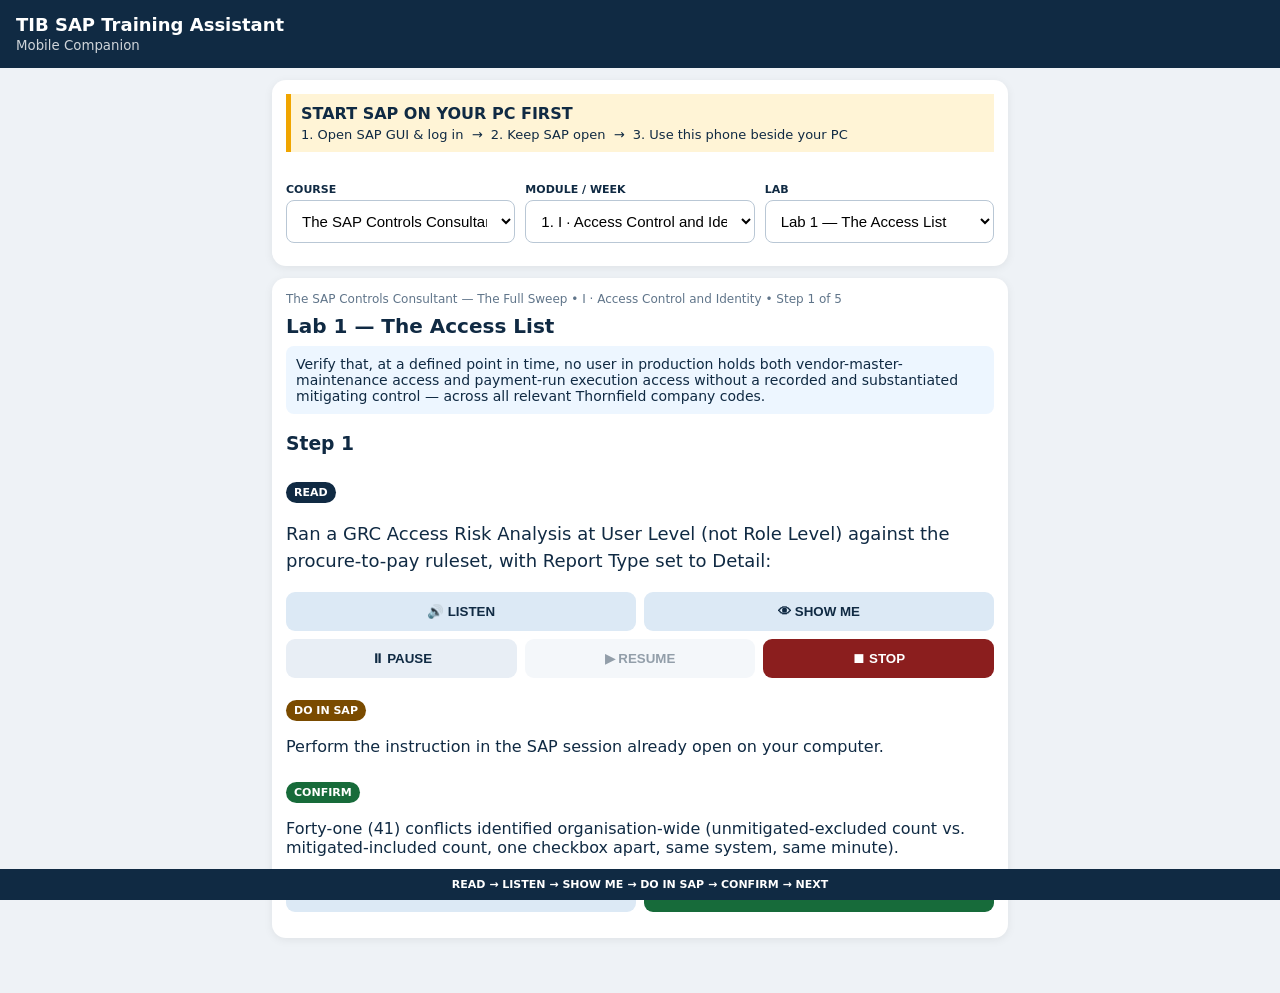
==== index.html @ cad7338d "Add files via upload" ====
<!doctype html><html><head><meta charset="utf-8"><meta name="viewport" content="width=device-width,initial-scale=1,viewport-fit=cover"><meta name="theme-color" content="#102a43"><link rel="manifest" href="manifest.webmanifest"><link rel="stylesheet" href="style.css"><title>TIB SAP Training Assistant</title></head><body>
<header><div><b>TIB SAP Training Assistant</b><small>Mobile Companion</small></div><button id="install" hidden>Install</button></header>
<main><section class="setup"><div class="sap"><b>START SAP ON YOUR PC FIRST</b><span>1. Open SAP GUI & log in &nbsp;→&nbsp; 2. Keep SAP open &nbsp;→&nbsp; 3. Use this phone beside your PC</span></div>
<label>COURSE<select id="course"></select></label><label>MODULE / WEEK<select id="module"></select></label><label>LAB<select id="lab"></select></label></section>
<section id="card" class="card"><div id="progress"></div><h2 id="labtitle"></h2><div id="objective" class="objective"></div><h3 id="steptitle"></h3><div class="tag">READ</div><p id="action" class="action"></p>
<div class="buttons"><button id="listen">🔊 LISTEN</button><button id="show">👁 SHOW ME</button></div><div id="audioControls" class="audio-controls" hidden><button id="pause">⏸ PAUSE</button><button id="resume" disabled>▶ RESUME</button><button id="stop">⏹ STOP</button></div>
<div id="showbox" class="showbox" hidden></div><div class="tag do">DO IN SAP</div><p>Perform the instruction in the SAP session already open on your computer.</p><div class="tag confirm">CONFIRM</div><p id="confirm"></p>
<div class="nav"><button id="prev">← Previous</button><button id="next">Confirm & Next →</button></div></section></main>
<footer>READ → LISTEN → SHOW ME → DO IN SAP → CONFIRM → NEXT</footer><script src="app.js"></script></body></html>
---- style.css ----
*{box-sizing:border-box}body{margin:0;font-family:system-ui,-apple-system,Segoe UI,sans-serif;background:#eef2f6;color:#102a43}header{position:sticky;top:0;z-index:3;background:#102a43;color:white;padding:14px 16px;display:flex;justify-content:space-between;align-items:center}header b{display:block;font-size:18px}header small{opacity:.8}main{max-width:760px;margin:auto;padding:12px}.setup,.card{background:white;border-radius:14px;padding:14px;margin-bottom:12px;box-shadow:0 2px 10px #0001}.sap{background:#fff4d6;border-left:5px solid #f0a500;padding:10px;margin-bottom:12px}.sap span{display:block;font-size:13px;margin-top:4px}label{display:block;font-size:11px;font-weight:800;margin:9px 0}select{display:block;width:100%;padding:11px;margin-top:4px;border:1px solid #b9c7d5;border-radius:8px;background:white;font-size:15px}.card h2{font-size:20px;margin:8px 0}.objective{font-size:14px;background:#edf6ff;padding:10px;border-radius:8px}.tag{display:inline-block;background:#102a43;color:white;font-size:11px;font-weight:800;padding:4px 8px;border-radius:999px;margin-top:10px}.tag.do{background:#7a4b00}.tag.confirm{background:#176b3a}.action{font-size:18px;line-height:1.45}.buttons,.nav{display:flex;gap:8px;margin:12px 0}.buttons button,.nav button,#install{flex:1;padding:12px;border:0;border-radius:9px;font-weight:800;background:#dce9f5;color:#102a43}.nav #next{background:#176b3a;color:white}.showbox{background:#f4f7fa;border:1px solid #ccd8e3;border-radius:10px;padding:12px;white-space:pre-wrap;line-height:1.5}.showbox .crumb{padding:7px;background:white;border-radius:7px;margin:5px 0;border-left:4px solid #3178a8}#progress{font-size:12px;color:#60758a}footer{position:sticky;bottom:0;background:#102a43;color:white;text-align:center;padding:9px;font-size:11px;font-weight:700}@media(min-width:700px){.setup{display:grid;grid-template-columns:1fr 1fr 1fr;gap:10px}.sap{grid-column:1/-1}}
.audio-controls{display:flex;gap:8px;margin:-4px 0 12px}.audio-controls button{flex:1;padding:12px;border:0;border-radius:9px;font-weight:800;background:#e8eef5;color:#102a43}.audio-controls #stop{background:#8b1e1e;color:white}.audio-controls button:disabled{opacity:.45}
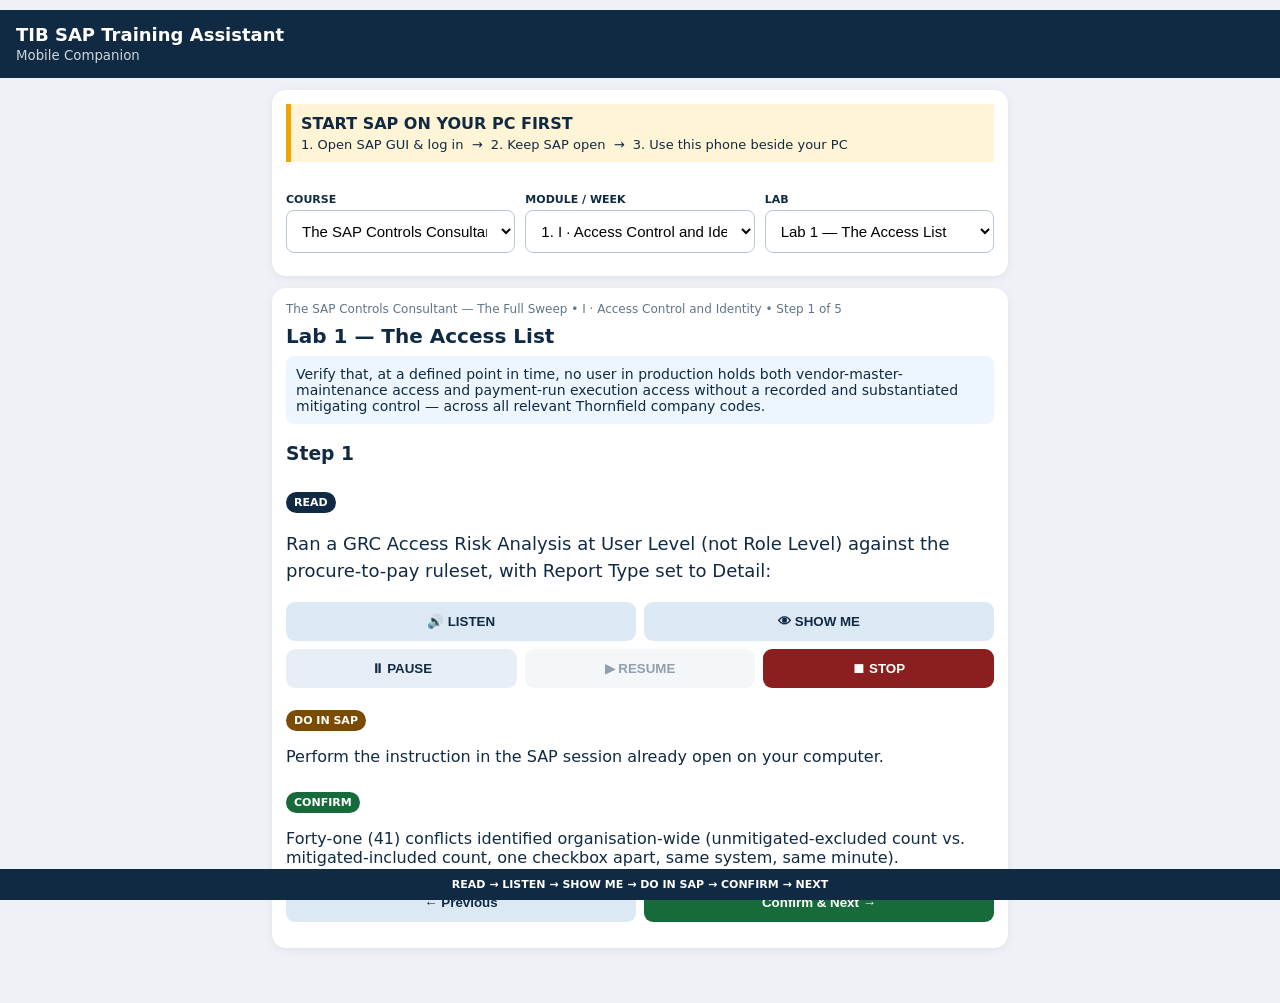
==== commit aeeece41: "Add files via upload" ====
--- a/index.html
+++ b/index.html
@@ -1,4 +1,13 @@
 <!doctype html><html><head><meta charset="utf-8"><meta name="viewport" content="width=device-width,initial-scale=1,viewport-fit=cover"><meta name="theme-color" content="#102a43"><link rel="manifest" href="manifest.webmanifest"><link rel="stylesheet" href="style.css"><title>TIB SAP Training Assistant</title></head><body>
+
+<div id="installPanel" class="install-panel">
+  <button id="installApp" class="install-button" hidden>📲 INSTALL TIB APP</button>
+  <div id="iosInstall" class="ios-install" hidden>
+    <strong>Install on iPhone/iPad:</strong> tap <strong>Share</strong> → <strong>Add to Home Screen</strong>.
+  </div>
+  <div id="installedStatus" class="installed-status" hidden>✓ TIB APP INSTALLED</div>
+</div>
+
 <header><div><b>TIB SAP Training Assistant</b><small>Mobile Companion</small></div><button id="install" hidden>Install</button></header>
 <main><section class="setup"><div class="sap"><b>START SAP ON YOUR PC FIRST</b><span>1. Open SAP GUI & log in &nbsp;→&nbsp; 2. Keep SAP open &nbsp;→&nbsp; 3. Use this phone beside your PC</span></div>
 <label>COURSE<select id="course"></select></label><label>MODULE / WEEK<select id="module"></select></label><label>LAB<select id="lab"></select></label></section>
--- a/style.css
+++ b/style.css
@@ -1,2 +1,8 @@
 *{box-sizing:border-box}body{margin:0;font-family:system-ui,-apple-system,Segoe UI,sans-serif;background:#eef2f6;color:#102a43}header{position:sticky;top:0;z-index:3;background:#102a43;color:white;padding:14px 16px;display:flex;justify-content:space-between;align-items:center}header b{display:block;font-size:18px}header small{opacity:.8}main{max-width:760px;margin:auto;padding:12px}.setup,.card{background:white;border-radius:14px;padding:14px;margin-bottom:12px;box-shadow:0 2px 10px #0001}.sap{background:#fff4d6;border-left:5px solid #f0a500;padding:10px;margin-bottom:12px}.sap span{display:block;font-size:13px;margin-top:4px}label{display:block;font-size:11px;font-weight:800;margin:9px 0}select{display:block;width:100%;padding:11px;margin-top:4px;border:1px solid #b9c7d5;border-radius:8px;background:white;font-size:15px}.card h2{font-size:20px;margin:8px 0}.objective{font-size:14px;background:#edf6ff;padding:10px;border-radius:8px}.tag{display:inline-block;background:#102a43;color:white;font-size:11px;font-weight:800;padding:4px 8px;border-radius:999px;margin-top:10px}.tag.do{background:#7a4b00}.tag.confirm{background:#176b3a}.action{font-size:18px;line-height:1.45}.buttons,.nav{display:flex;gap:8px;margin:12px 0}.buttons button,.nav button,#install{flex:1;padding:12px;border:0;border-radius:9px;font-weight:800;background:#dce9f5;color:#102a43}.nav #next{background:#176b3a;color:white}.showbox{background:#f4f7fa;border:1px solid #ccd8e3;border-radius:10px;padding:12px;white-space:pre-wrap;line-height:1.5}.showbox .crumb{padding:7px;background:white;border-radius:7px;margin:5px 0;border-left:4px solid #3178a8}#progress{font-size:12px;color:#60758a}footer{position:sticky;bottom:0;background:#102a43;color:white;text-align:center;padding:9px;font-size:11px;font-weight:700}@media(min-width:700px){.setup{display:grid;grid-template-columns:1fr 1fr 1fr;gap:10px}.sap{grid-column:1/-1}}
 .audio-controls{display:flex;gap:8px;margin:-4px 0 12px}.audio-controls button{flex:1;padding:12px;border:0;border-radius:9px;font-weight:800;background:#e8eef5;color:#102a43}.audio-controls #stop{background:#8b1e1e;color:white}.audio-controls button:disabled{opacity:.45}
+
+/* TIB Mobile v1.0.2 installation experience */
+.install-panel{margin:10px 12px 4px;text-align:center}
+.install-button{width:100%;padding:13px 14px;border:0;border-radius:10px;font-weight:800;font-size:15px;background:#1261a0;color:#fff}
+.ios-install{padding:11px 12px;border-radius:10px;background:#eef5fb;color:#102a43;font-size:14px;line-height:1.35}
+.installed-status{padding:10px 12px;border-radius:10px;background:#edf7ed;color:#205c2b;font-weight:800;font-size:14px}
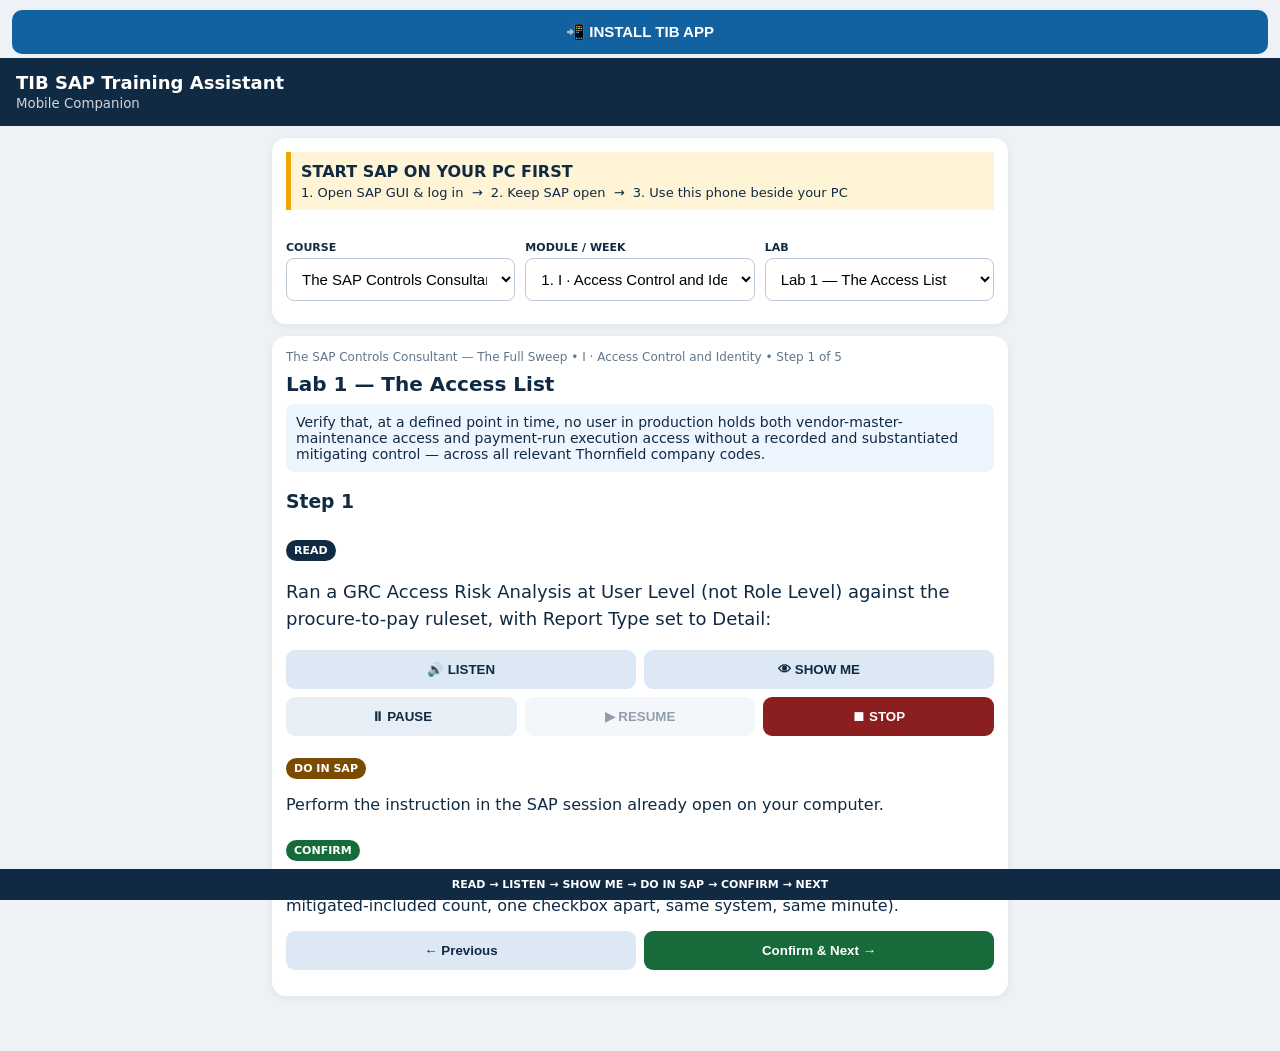
==== commit 70ce583d: "Add files via upload" ====
--- a/index.html
+++ b/index.html
@@ -1,7 +1,7 @@
 <!doctype html><html><head><meta charset="utf-8"><meta name="viewport" content="width=device-width,initial-scale=1,viewport-fit=cover"><meta name="theme-color" content="#102a43"><link rel="manifest" href="manifest.webmanifest"><link rel="stylesheet" href="style.css"><title>TIB SAP Training Assistant</title></head><body>
 
 <div id="installPanel" class="install-panel">
-  <button id="installApp" class="install-button" hidden>📲 INSTALL TIB APP</button>
+  <button id="installApp" class="install-button">📲 INSTALL TIB APP</button>
   <div id="iosInstall" class="ios-install" hidden>
     <strong>Install on iPhone/iPad:</strong> tap <strong>Share</strong> → <strong>Add to Home Screen</strong>.
   </div>
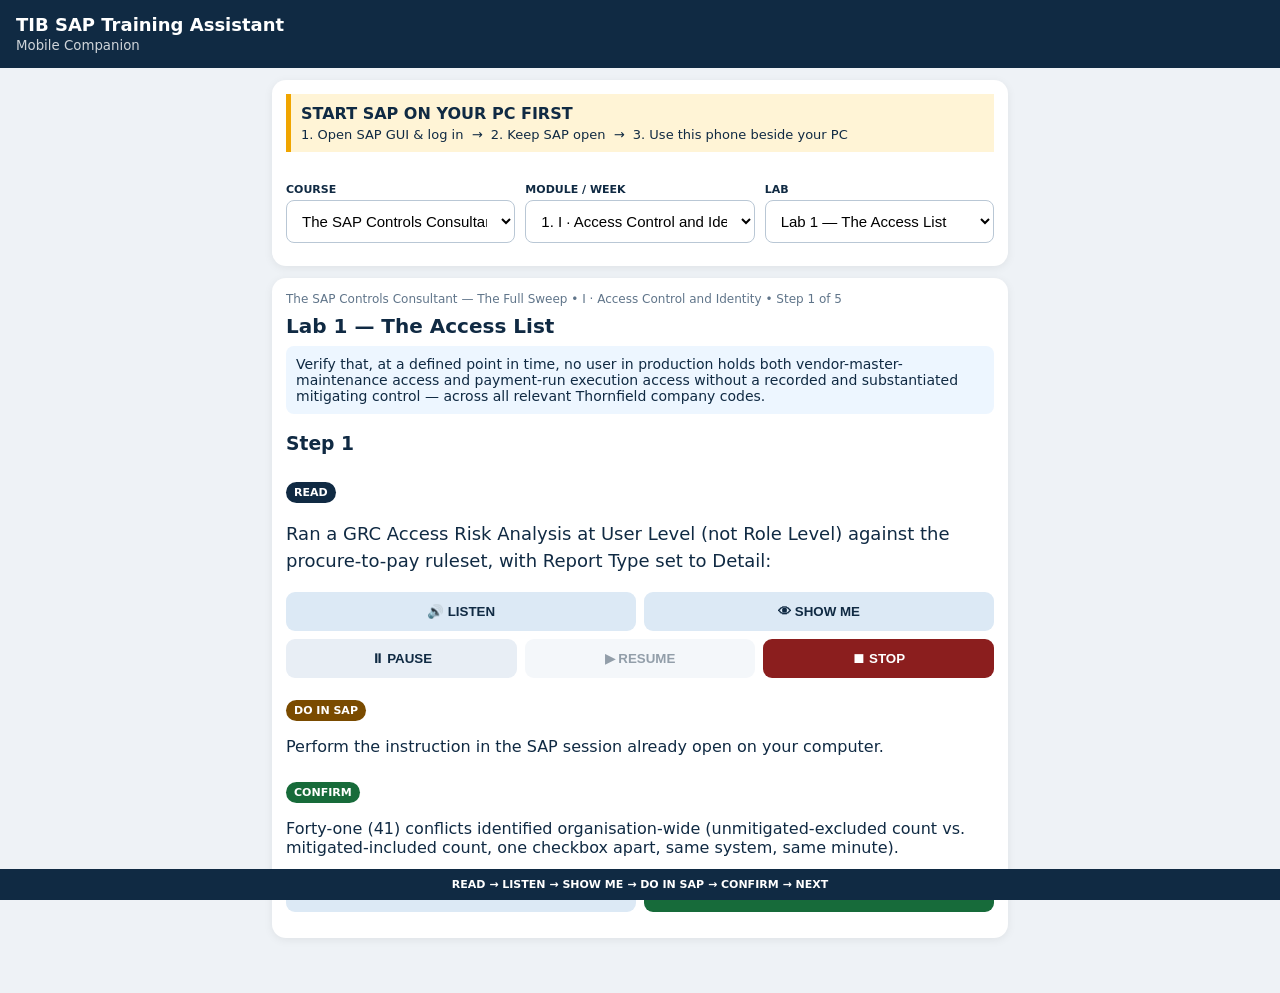
==== commit eb7b0195: "Add files via upload" ====
--- a/index.html
+++ b/index.html
@@ -1,12 +1,6 @@
 <!doctype html><html><head><meta charset="utf-8"><meta name="viewport" content="width=device-width,initial-scale=1,viewport-fit=cover"><meta name="theme-color" content="#102a43"><link rel="manifest" href="manifest.webmanifest"><link rel="stylesheet" href="style.css"><title>TIB SAP Training Assistant</title></head><body>
+<div id="iosInstallGuide" class="ios-install-guide" hidden><strong>📲 iPhone/iPad:</strong> Safari → Share → Add to Home Screen.</div>
 
-<div id="installPanel" class="install-panel">
-  <button id="installApp" class="install-button">📲 INSTALL TIB APP</button>
-  <div id="iosInstall" class="ios-install" hidden>
-    <strong>Install on iPhone/iPad:</strong> tap <strong>Share</strong> → <strong>Add to Home Screen</strong>.
-  </div>
-  <div id="installedStatus" class="installed-status" hidden>✓ TIB APP INSTALLED</div>
-</div>
 
 <header><div><b>TIB SAP Training Assistant</b><small>Mobile Companion</small></div><button id="install" hidden>Install</button></header>
 <main><section class="setup"><div class="sap"><b>START SAP ON YOUR PC FIRST</b><span>1. Open SAP GUI & log in &nbsp;→&nbsp; 2. Keep SAP open &nbsp;→&nbsp; 3. Use this phone beside your PC</span></div>
--- a/style.css
+++ b/style.css
@@ -1,8 +1,5 @@
 *{box-sizing:border-box}body{margin:0;font-family:system-ui,-apple-system,Segoe UI,sans-serif;background:#eef2f6;color:#102a43}header{position:sticky;top:0;z-index:3;background:#102a43;color:white;padding:14px 16px;display:flex;justify-content:space-between;align-items:center}header b{display:block;font-size:18px}header small{opacity:.8}main{max-width:760px;margin:auto;padding:12px}.setup,.card{background:white;border-radius:14px;padding:14px;margin-bottom:12px;box-shadow:0 2px 10px #0001}.sap{background:#fff4d6;border-left:5px solid #f0a500;padding:10px;margin-bottom:12px}.sap span{display:block;font-size:13px;margin-top:4px}label{display:block;font-size:11px;font-weight:800;margin:9px 0}select{display:block;width:100%;padding:11px;margin-top:4px;border:1px solid #b9c7d5;border-radius:8px;background:white;font-size:15px}.card h2{font-size:20px;margin:8px 0}.objective{font-size:14px;background:#edf6ff;padding:10px;border-radius:8px}.tag{display:inline-block;background:#102a43;color:white;font-size:11px;font-weight:800;padding:4px 8px;border-radius:999px;margin-top:10px}.tag.do{background:#7a4b00}.tag.confirm{background:#176b3a}.action{font-size:18px;line-height:1.45}.buttons,.nav{display:flex;gap:8px;margin:12px 0}.buttons button,.nav button,#install{flex:1;padding:12px;border:0;border-radius:9px;font-weight:800;background:#dce9f5;color:#102a43}.nav #next{background:#176b3a;color:white}.showbox{background:#f4f7fa;border:1px solid #ccd8e3;border-radius:10px;padding:12px;white-space:pre-wrap;line-height:1.5}.showbox .crumb{padding:7px;background:white;border-radius:7px;margin:5px 0;border-left:4px solid #3178a8}#progress{font-size:12px;color:#60758a}footer{position:sticky;bottom:0;background:#102a43;color:white;text-align:center;padding:9px;font-size:11px;font-weight:700}@media(min-width:700px){.setup{display:grid;grid-template-columns:1fr 1fr 1fr;gap:10px}.sap{grid-column:1/-1}}
 .audio-controls{display:flex;gap:8px;margin:-4px 0 12px}.audio-controls button{flex:1;padding:12px;border:0;border-radius:9px;font-weight:800;background:#e8eef5;color:#102a43}.audio-controls #stop{background:#8b1e1e;color:white}.audio-controls button:disabled{opacity:.45}
 
-/* TIB Mobile v1.0.2 installation experience */
-.install-panel{margin:10px 12px 4px;text-align:center}
-.install-button{width:100%;padding:13px 14px;border:0;border-radius:10px;font-weight:800;font-size:15px;background:#1261a0;color:#fff}
-.ios-install{padding:11px 12px;border-radius:10px;background:#eef5fb;color:#102a43;font-size:14px;line-height:1.35}
-.installed-status{padding:10px 12px;border-radius:10px;background:#edf7ed;color:#205c2b;font-weight:800;font-size:14px}
+
+.ios-install-guide{margin:10px 12px 4px;padding:10px 12px;border-radius:10px;background:#eef5fb;color:#102a43;font-size:14px;line-height:1.35;text-align:center}
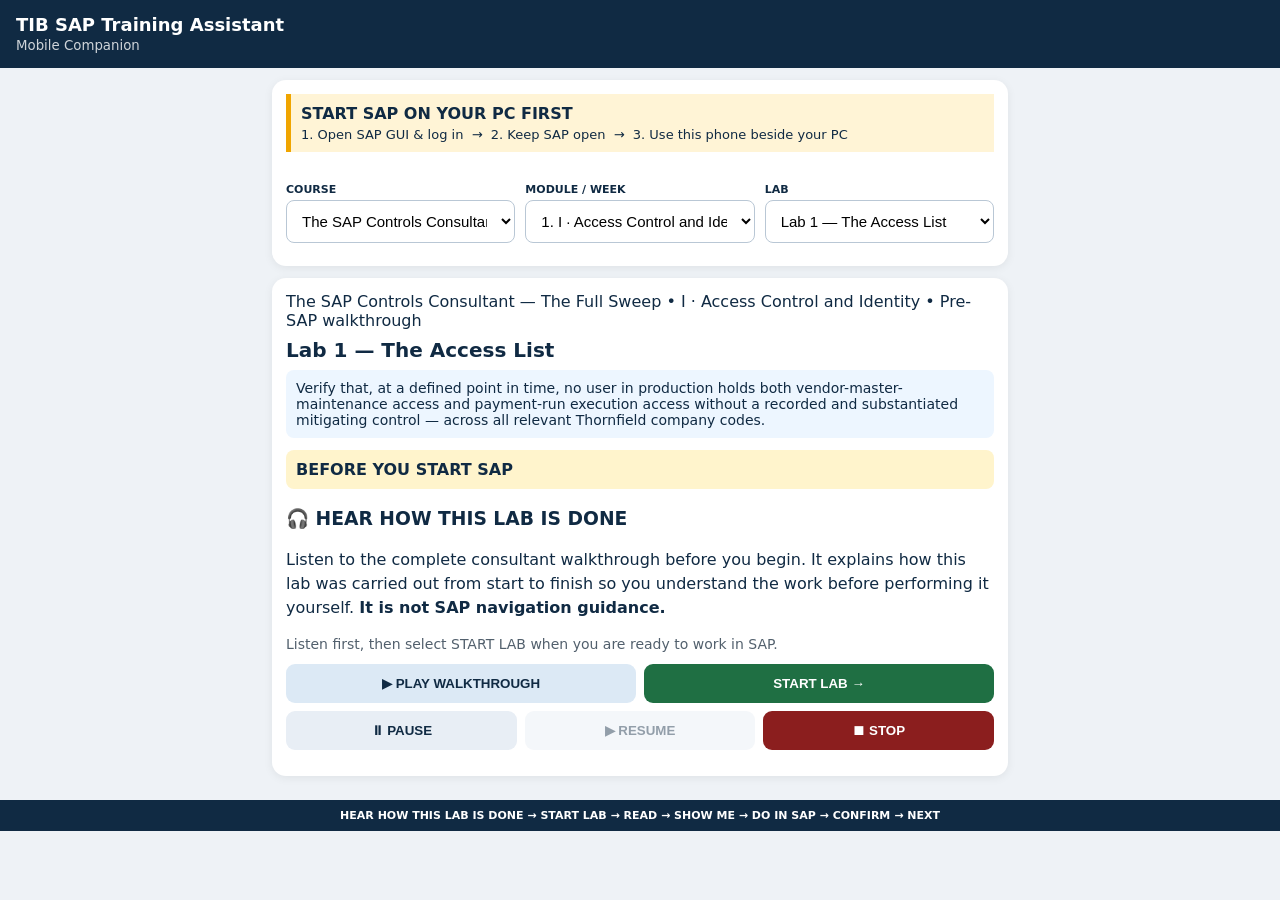
==== commit c6468cab: "Add files via upload" ====
--- a/index.html
+++ b/index.html
@@ -5,8 +5,18 @@
 <header><div><b>TIB SAP Training Assistant</b><small>Mobile Companion</small></div><button id="install" hidden>Install</button></header>
 <main><section class="setup"><div class="sap"><b>START SAP ON YOUR PC FIRST</b><span>1. Open SAP GUI & log in &nbsp;→&nbsp; 2. Keep SAP open &nbsp;→&nbsp; 3. Use this phone beside your PC</span></div>
 <label>COURSE<select id="course"></select></label><label>MODULE / WEEK<select id="module"></select></label><label>LAB<select id="lab"></select></label></section>
-<section id="card" class="card"><div id="progress"></div><h2 id="labtitle"></h2><div id="objective" class="objective"></div><h3 id="steptitle"></h3><div class="tag">READ</div><p id="action" class="action"></p>
-<div class="buttons"><button id="listen">🔊 LISTEN</button><button id="show">👁 SHOW ME</button></div><div id="audioControls" class="audio-controls" hidden><button id="pause">⏸ PAUSE</button><button id="resume" disabled>▶ RESUME</button><button id="stop">⏹ STOP</button></div>
-<div id="showbox" class="showbox" hidden></div><div class="tag do">DO IN SAP</div><p>Perform the instruction in the SAP session already open on your computer.</p><div class="tag confirm">CONFIRM</div><p id="confirm"></p>
+<section id="prelab" class="card prelab">
+<div id="preprogress"></div><h2 id="prelabtitle"></h2><div id="preobjective" class="objective"></div>
+<div class="prelab-label">BEFORE YOU START SAP</div>
+<h3>🎧 HEAR HOW THIS LAB IS DONE</h3>
+<p class="prelab-explain">Listen to the complete consultant walkthrough before you begin. It explains how this lab was carried out from start to finish so you understand the work before performing it yourself. <b>It is not SAP navigation guidance.</b></p>
+<div id="narrationStatus" class="narration-status"></div>
+<div class="buttons"><button id="walkthrough">▶ PLAY WALKTHROUGH</button><button id="startLab">START LAB →</button></div>
+<div id="audioControls" class="audio-controls" hidden><button id="pause">⏸ PAUSE</button><button id="resume" disabled>▶ RESUME</button><button id="stop">⏹ STOP</button></div>
+</section>
+<section id="card" class="card" hidden><div id="progress"></div><h2 id="labtitle"></h2><div id="objective" class="objective"></div><div class="execution-banner"><b>NOW PERFORM THE LAB YOURSELF IN SAP</b></div><h3 id="steptitle"></h3><div class="tag">READ</div><p id="action" class="action"></p>
+<div class="buttons"><button id="show">👁 SHOW ME — SAP NAVIGATION</button></div>
+<div id="showbox" class="showbox" hidden></div><div class="tag do">DO IN SAP</div><p>Perform the instruction in the SAP session already open on your computer.</p><div id="evidenceBlock" hidden><div class="tag evidence">EVIDENCE / DOCUMENTATION</div><p id="evidenceText"></p></div>
+<div class="tag confirm">CONFIRM</div><p id="confirm"></p>
 <div class="nav"><button id="prev">← Previous</button><button id="next">Confirm & Next →</button></div></section></main>
-<footer>READ → LISTEN → SHOW ME → DO IN SAP → CONFIRM → NEXT</footer><script src="app.js"></script></body></html>+<footer>HEAR HOW THIS LAB IS DONE → START LAB → READ → SHOW ME → DO IN SAP → CONFIRM → NEXT</footer><script src="app.js"></script></body></html>
--- a/style.css
+++ b/style.css
@@ -3,3 +3,12 @@
 
 
 .ios-install-guide{margin:10px 12px 4px;padding:10px 12px;border-radius:10px;background:#eef5fb;color:#102a43;font-size:14px;line-height:1.35;text-align:center}
+
+.prelab-label,.execution-banner{margin:12px 0 8px;padding:10px;border-radius:8px;background:#fff4cc;font-weight:800;color:#102a43}
+.prelab-explain{line-height:1.5}
+.narration-status{margin:10px 0;color:#52606d;font-size:14px}
+#walkthrough,#startLab{flex:1}
+#startLab{background:#1f6f43;color:white}
+
+.tag.evidence{margin-top:14px;background:#fff0d5;color:#6b3d00;font-weight:800}
+#evidenceBlock{border-left:4px solid #c77700;padding-left:10px}
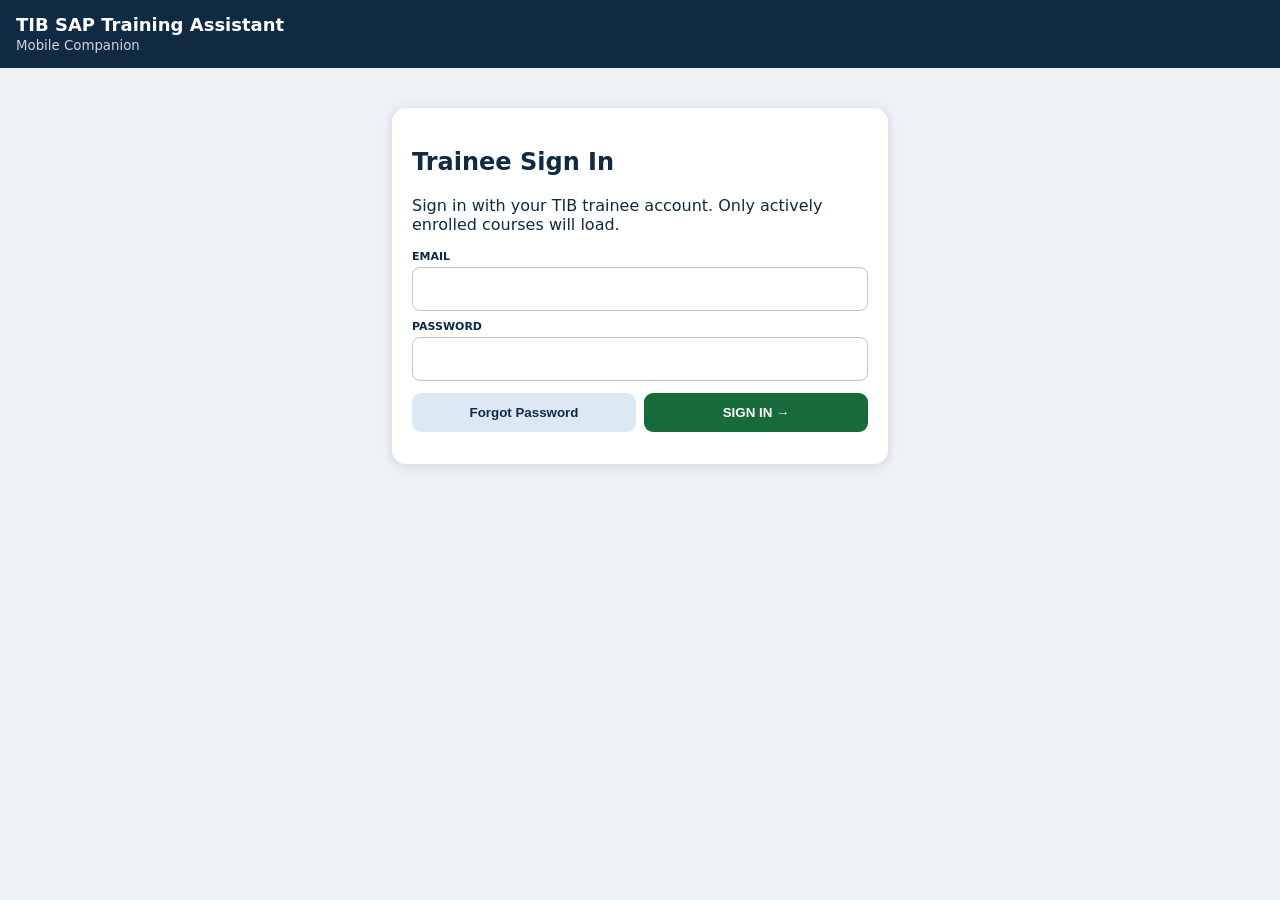
==== commit 26cf1ac9: "Add files via upload" ====
--- a/index.html
+++ b/index.html
@@ -2,7 +2,15 @@
 <div id="iosInstallGuide" class="ios-install-guide" hidden><strong>📲 iPhone/iPad:</strong> Safari → Share → Add to Home Screen.</div>
 
 
-<header><div><b>TIB SAP Training Assistant</b><small>Mobile Companion</small></div><button id="install" hidden>Install</button></header>
+<header><div><b>TIB SAP Training Assistant</b><small>Mobile Companion</small></div><div class="header-actions"><button id="logout" hidden>Logout</button><button id="install" hidden>Install</button></div></header>
+<section id="loginPanel" class="login-panel">
+  <div class="login-card"><h2>Trainee Sign In</h2><p>Sign in with your TIB trainee account. Only actively enrolled courses will load.</p>
+  <label>EMAIL<input id="loginEmail" type="email" autocomplete="username"></label>
+  <label>PASSWORD<input id="loginPassword" type="password" autocomplete="current-password"></label>
+  <div id="loginStatus" class="narration-status"></div>
+  <div class="buttons"><button id="forgotPassword">Forgot Password</button><button id="signIn">SIGN IN →</button></div></div>
+</section>
+<div id="appShell" hidden>
 <main><section class="setup"><div class="sap"><b>START SAP ON YOUR PC FIRST</b><span>1. Open SAP GUI & log in &nbsp;→&nbsp; 2. Keep SAP open &nbsp;→&nbsp; 3. Use this phone beside your PC</span></div>
 <label>COURSE<select id="course"></select></label><label>MODULE / WEEK<select id="module"></select></label><label>LAB<select id="lab"></select></label></section>
 <section id="prelab" class="card prelab">
@@ -19,4 +27,4 @@
 <div id="showbox" class="showbox" hidden></div><div class="tag do">DO IN SAP</div><p>Perform the instruction in the SAP session already open on your computer.</p><div id="evidenceBlock" hidden><div class="tag evidence">EVIDENCE / DOCUMENTATION</div><p id="evidenceText"></p></div>
 <div class="tag confirm">CONFIRM</div><p id="confirm"></p>
 <div class="nav"><button id="prev">← Previous</button><button id="next">Confirm & Next →</button></div></section></main>
-<footer>HEAR HOW THIS LAB IS DONE → START LAB → READ → SHOW ME → DO IN SAP → CONFIRM → NEXT</footer><script src="app.js"></script></body></html>+<footer>HEAR HOW THIS LAB IS DONE → START LAB → READ → SHOW ME → DO IN SAP → CONFIRM → NEXT</footer></div><script src="app.js"></script></body></html>
--- a/style.css
+++ b/style.css
@@ -12,3 +12,5 @@
 
 .tag.evidence{margin-top:14px;background:#fff0d5;color:#6b3d00;font-weight:800}
 #evidenceBlock{border-left:4px solid #c77700;padding-left:10px}
+
+.login-panel{max-width:520px;margin:28px auto;padding:12px}.login-card{background:white;border-radius:14px;padding:20px;box-shadow:0 2px 12px #0002}.login-card input{display:block;width:100%;padding:12px;margin-top:4px;border:1px solid #b9c7d5;border-radius:8px;font-size:16px}.login-card #signIn{background:#176b3a;color:white}.header-actions{display:flex;gap:8px}.header-actions button{padding:9px 12px;border:0;border-radius:8px;font-weight:800}#logout{background:#e8eef5;color:#102a43}
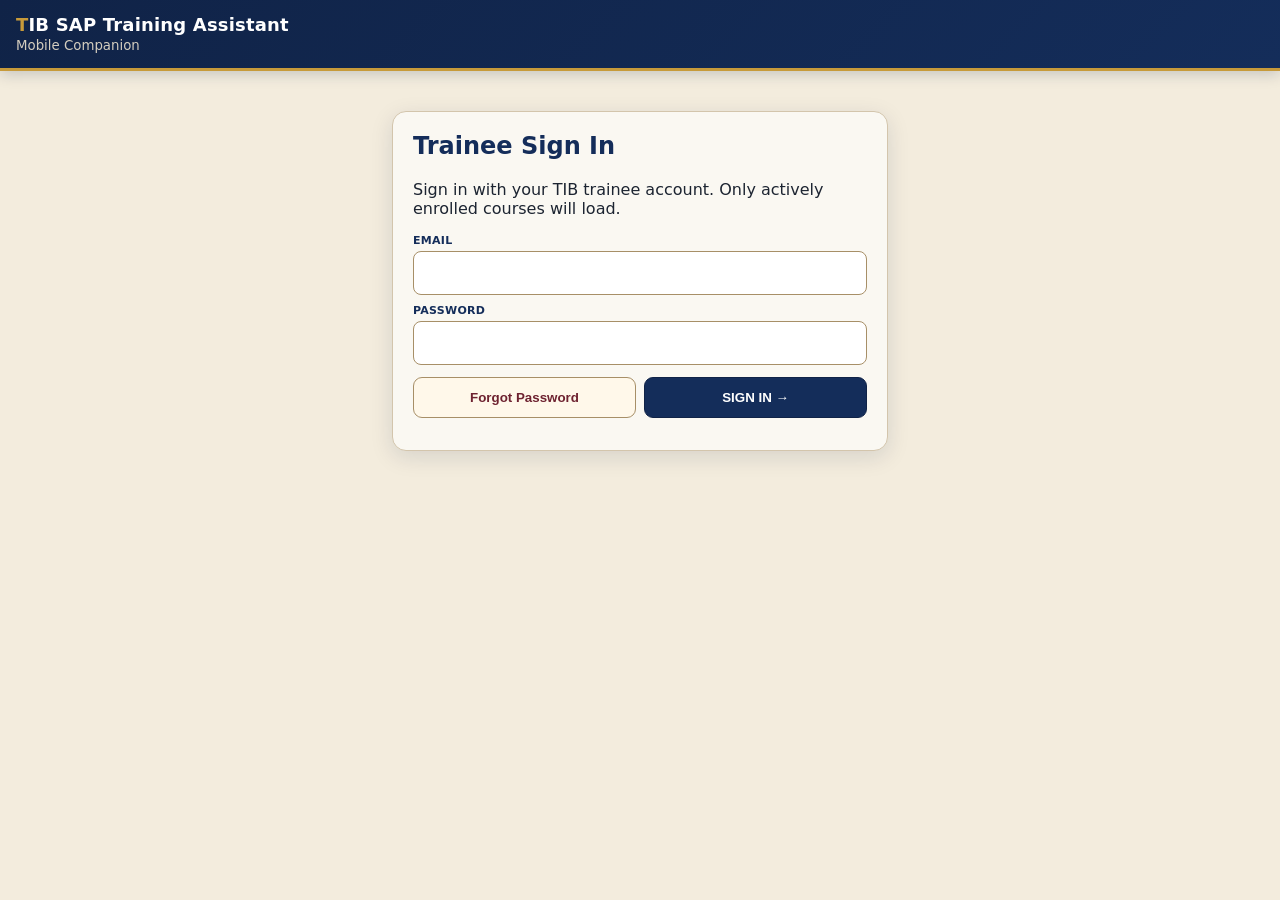
==== commit 423487f2: "Add files via upload" ====
--- a/index.html
+++ b/index.html
@@ -1,4 +1,4 @@
-<!doctype html><html><head><meta charset="utf-8"><meta name="viewport" content="width=device-width,initial-scale=1,viewport-fit=cover"><meta name="theme-color" content="#102a43"><link rel="manifest" href="manifest.webmanifest"><link rel="stylesheet" href="style.css"><title>TIB SAP Training Assistant</title></head><body>
+<!doctype html><html><head><meta charset="utf-8"><meta name="viewport" content="width=device-width,initial-scale=1,viewport-fit=cover"><meta name="theme-color" content="#142D5A"><link rel="manifest" href="manifest.webmanifest"><link rel="stylesheet" href="style.css"><title>TIB SAP Training Assistant</title></head><body>
 <div id="iosInstallGuide" class="ios-install-guide" hidden><strong>📲 iPhone/iPad:</strong> Safari → Share → Add to Home Screen.</div>
 
 
--- a/style.css
+++ b/style.css
@@ -1,16 +1,28 @@
-*{box-sizing:border-box}body{margin:0;font-family:system-ui,-apple-system,Segoe UI,sans-serif;background:#eef2f6;color:#102a43}header{position:sticky;top:0;z-index:3;background:#102a43;color:white;padding:14px 16px;display:flex;justify-content:space-between;align-items:center}header b{display:block;font-size:18px}header small{opacity:.8}main{max-width:760px;margin:auto;padding:12px}.setup,.card{background:white;border-radius:14px;padding:14px;margin-bottom:12px;box-shadow:0 2px 10px #0001}.sap{background:#fff4d6;border-left:5px solid #f0a500;padding:10px;margin-bottom:12px}.sap span{display:block;font-size:13px;margin-top:4px}label{display:block;font-size:11px;font-weight:800;margin:9px 0}select{display:block;width:100%;padding:11px;margin-top:4px;border:1px solid #b9c7d5;border-radius:8px;background:white;font-size:15px}.card h2{font-size:20px;margin:8px 0}.objective{font-size:14px;background:#edf6ff;padding:10px;border-radius:8px}.tag{display:inline-block;background:#102a43;color:white;font-size:11px;font-weight:800;padding:4px 8px;border-radius:999px;margin-top:10px}.tag.do{background:#7a4b00}.tag.confirm{background:#176b3a}.action{font-size:18px;line-height:1.45}.buttons,.nav{display:flex;gap:8px;margin:12px 0}.buttons button,.nav button,#install{flex:1;padding:12px;border:0;border-radius:9px;font-weight:800;background:#dce9f5;color:#102a43}.nav #next{background:#176b3a;color:white}.showbox{background:#f4f7fa;border:1px solid #ccd8e3;border-radius:10px;padding:12px;white-space:pre-wrap;line-height:1.5}.showbox .crumb{padding:7px;background:white;border-radius:7px;margin:5px 0;border-left:4px solid #3178a8}#progress{font-size:12px;color:#60758a}footer{position:sticky;bottom:0;background:#102a43;color:white;text-align:center;padding:9px;font-size:11px;font-weight:700}@media(min-width:700px){.setup{display:grid;grid-template-columns:1fr 1fr 1fr;gap:10px}.sap{grid-column:1/-1}}
-.audio-controls{display:flex;gap:8px;margin:-4px 0 12px}.audio-controls button{flex:1;padding:12px;border:0;border-radius:9px;font-weight:800;background:#e8eef5;color:#102a43}.audio-controls #stop{background:#8b1e1e;color:white}.audio-controls button:disabled{opacity:.45}
-
-
-.ios-install-guide{margin:10px 12px 4px;padding:10px 12px;border-radius:10px;background:#eef5fb;color:#102a43;font-size:14px;line-height:1.35;text-align:center}
-
-.prelab-label,.execution-banner{margin:12px 0 8px;padding:10px;border-radius:8px;background:#fff4cc;font-weight:800;color:#102a43}
-.prelab-explain{line-height:1.5}
-.narration-status{margin:10px 0;color:#52606d;font-size:14px}
-#walkthrough,#startLab{flex:1}
-#startLab{background:#1f6f43;color:white}
-
-.tag.evidence{margin-top:14px;background:#fff0d5;color:#6b3d00;font-weight:800}
-#evidenceBlock{border-left:4px solid #c77700;padding-left:10px}
-
-.login-panel{max-width:520px;margin:28px auto;padding:12px}.login-card{background:white;border-radius:14px;padding:20px;box-shadow:0 2px 12px #0002}.login-card input{display:block;width:100%;padding:12px;margin-top:4px;border:1px solid #b9c7d5;border-radius:8px;font-size:16px}.login-card #signIn{background:#176b3a;color:white}.header-actions{display:flex;gap:8px}.header-actions button{padding:9px 12px;border:0;border-radius:8px;font-weight:800}#logout{background:#e8eef5;color:#102a43}
+:root{
+  --tib-navy:#142D5A;--tib-navy-dark:#102347;--tib-blue:#1E4F91;
+  --tib-maroon:#6E2230;--tib-burgundy:#7B2D3B;--tib-gold:#C79A3A;--tib-amber:#D8AE57;
+  --tib-ivory:#F3ECDD;--tib-cream:#ECE3D1;--tib-panel:#FAF8F2;--tib-white:#FFFFFF;
+  --tib-text:#1C2431;--tib-muted:#5E6776;--tib-border:#D3C5AC;--tib-border-strong:#A78F67;
+  --tib-success:#2E6B4A;--tib-warning:#C88A1A;--tib-error:#8B1E2D;--tib-info:#2F5FA7;
+}
+*{box-sizing:border-box}
+body{margin:0;font-family:system-ui,-apple-system,"Segoe UI",sans-serif;background:var(--tib-ivory);color:var(--tib-text)}
+header{position:sticky;top:0;z-index:3;background:linear-gradient(135deg,var(--tib-navy-dark),var(--tib-navy));color:#fff;padding:14px 16px;display:flex;justify-content:space-between;align-items:center;border-bottom:3px solid var(--tib-gold);box-shadow:0 3px 14px #10234733}
+header b{display:block;font-size:18px;letter-spacing:.01em}header b::first-letter{color:var(--tib-gold)}header small{opacity:.86;color:#f5ead3}
+main{max-width:760px;margin:auto;padding:12px}.setup,.card{background:var(--tib-panel);border:1px solid var(--tib-border);border-radius:14px;padding:14px;margin-bottom:12px;box-shadow:0 3px 12px #10234712}
+.sap{background:#fbf2dd;border-left:5px solid var(--tib-gold);padding:10px;margin-bottom:12px;color:var(--tib-navy)}.sap span{display:block;font-size:13px;margin-top:4px;color:var(--tib-muted)}
+label{display:block;font-size:11px;font-weight:800;margin:9px 0;color:var(--tib-navy);letter-spacing:.025em}select{display:block;width:100%;padding:11px;margin-top:4px;border:1px solid var(--tib-border-strong);border-radius:8px;background:#fff;color:var(--tib-text);font-size:15px}select:focus,input:focus{outline:2px solid #1E4F9133;border-color:var(--tib-blue)}
+.card h2{font-size:20px;margin:8px 0;color:var(--tib-navy)}.card h3{color:var(--tib-navy)}.objective{font-size:14px;background:#f7f0e2;border-left:4px solid var(--tib-gold);padding:10px;border-radius:8px;color:var(--tib-text)}
+.tag{display:inline-block;background:var(--tib-navy);color:white;font-size:11px;font-weight:800;padding:4px 8px;border-radius:999px;margin-top:10px;letter-spacing:.04em}.tag.do{background:var(--tib-maroon)}.tag.confirm{background:var(--tib-success)}
+.action{font-size:18px;line-height:1.48}.buttons,.nav{display:flex;gap:8px;margin:12px 0}.buttons button,.nav button,#install{flex:1;padding:12px;border:1px solid var(--tib-border);border-radius:9px;font-weight:800;background:var(--tib-cream);color:var(--tib-navy);cursor:pointer}.buttons button:hover,.nav button:hover,#install:hover{filter:brightness(.98);border-color:var(--tib-border-strong)}
+#show{background:var(--tib-maroon);color:#fff;border-color:#5b1a25}.nav #next,#startLab,#signIn{background:var(--tib-navy);color:white;border-color:var(--tib-navy-dark)}.nav #next:hover,#startLab:hover,#signIn:hover{background:var(--tib-blue)}
+.showbox{background:#fffaf0;border:1px solid var(--tib-border-strong);border-left:5px solid var(--tib-gold);border-radius:10px;padding:12px;white-space:pre-wrap;line-height:1.5}.showbox .crumb{padding:7px;background:#fff;border-radius:7px;margin:5px 0;border-left:4px solid var(--tib-maroon)}
+#progress{font-size:12px;color:var(--tib-muted);font-weight:700}footer{position:sticky;bottom:0;background:var(--tib-navy-dark);color:white;text-align:center;padding:9px;font-size:11px;font-weight:700;border-top:2px solid var(--tib-gold)}
+.audio-controls{display:flex;gap:8px;margin:-4px 0 12px}.audio-controls button{flex:1;padding:12px;border:1px solid var(--tib-border);border-radius:9px;font-weight:800;background:var(--tib-gold);color:var(--tib-navy-dark)}.audio-controls #stop{background:var(--tib-maroon);color:white;border-color:#5b1a25}.audio-controls button:disabled{opacity:.45}
+.ios-install-guide{margin:10px 12px 4px;padding:10px 12px;border-radius:10px;background:#f9f1df;border:1px solid var(--tib-border);color:var(--tib-navy);font-size:14px;line-height:1.35;text-align:center}
+.prelab-label,.execution-banner{margin:12px 0 8px;padding:10px;border-radius:8px;background:#f8eed5;border-left:4px solid var(--tib-gold);font-weight:800;color:var(--tib-navy)}.prelab-explain{line-height:1.5}.narration-status{margin:10px 0;color:var(--tib-muted);font-size:14px}
+#walkthrough{background:var(--tib-gold);color:var(--tib-navy-dark);border-color:var(--tib-border-strong)}#startLab{background:var(--tib-navy);color:white}
+.tag.evidence{margin-top:14px;background:#f6ead0;color:var(--tib-maroon);border:1px solid var(--tib-border);font-weight:800}#evidenceBlock{border-left:4px solid var(--tib-gold);padding-left:10px}
+.login-panel{max-width:520px;margin:28px auto;padding:12px}.login-card{background:var(--tib-panel);border:1px solid var(--tib-border);border-radius:14px;padding:20px;box-shadow:0 6px 22px #10234720}.login-card h2{color:var(--tib-navy);margin-top:0}.login-card input{display:block;width:100%;padding:12px;margin-top:4px;border:1px solid var(--tib-border-strong);border-radius:8px;font-size:16px;background:#fff;color:var(--tib-text)}.login-card #signIn{background:var(--tib-navy);color:white}.login-card #forgotPassword{background:#fff8ea;color:var(--tib-maroon);border-color:var(--tib-border-strong)}
+.header-actions{display:flex;gap:8px}.header-actions button{padding:9px 12px;border:1px solid #ffffff40;border-radius:8px;font-weight:800}#logout{background:#f7eedc;color:var(--tib-navy)}#install{background:var(--tib-gold);color:var(--tib-navy-dark)}
+@media(min-width:700px){.setup{display:grid;grid-template-columns:1fr 1fr 1fr;gap:10px}.sap{grid-column:1/-1}}
